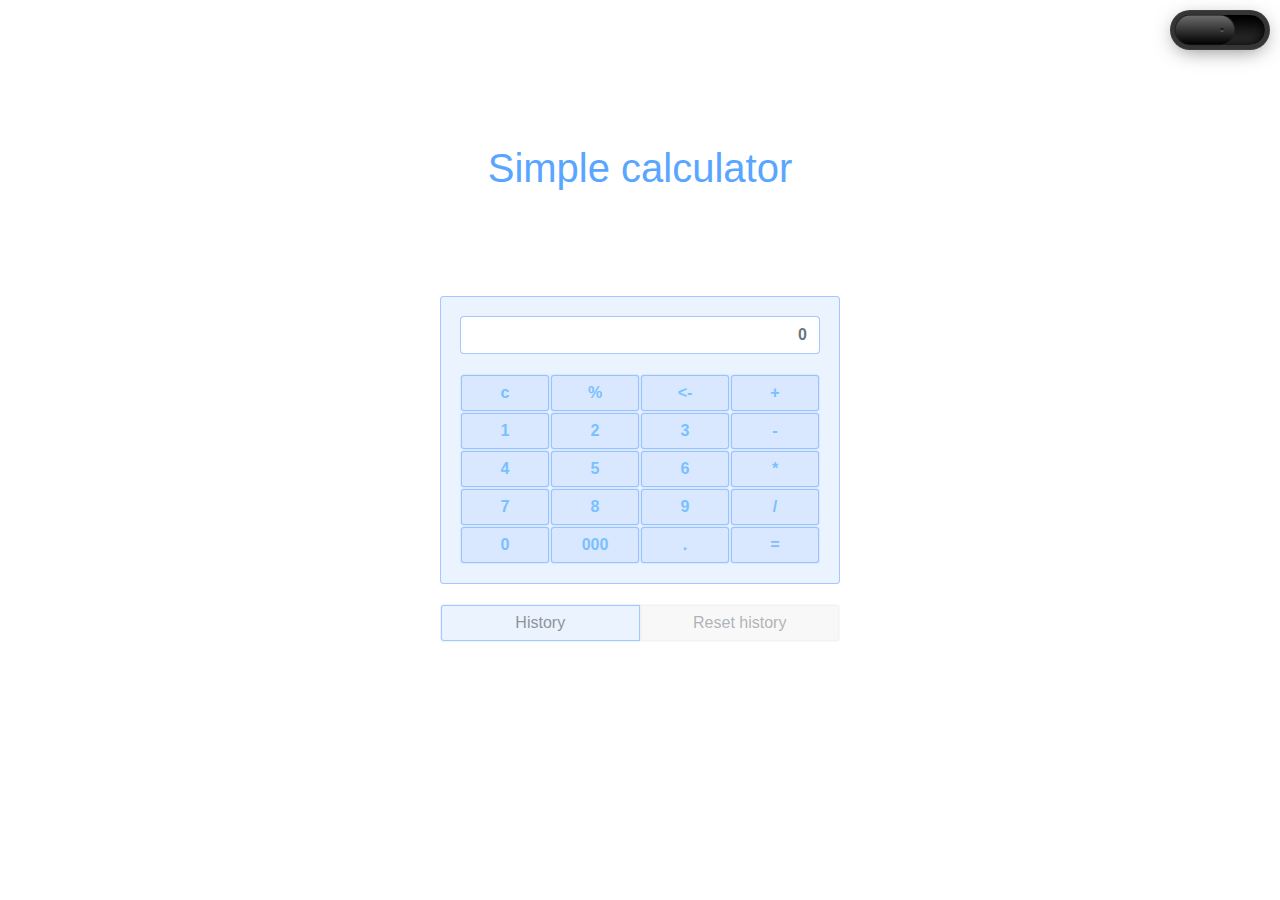
==== index.html @ 52346b89 "rename theme tumbler" ====
<!DOCTYPE html>
<html lang="en">

<head>
    <meta charset="UTF-8">
    <meta http-equiv="X-UA-Compatible" content="IE=edge">
    <meta name="viewport" content="width=device-width, initial-scale=1.0">
    <title>Simple calculator</title>
    <link rel="stylesheet" href="https://stackpath.bootstrapcdn.com/bootstrap/4.5.2/css/bootstrap.min.css">
    <link rel="stylesheet" href="style.css">
</head>

<body class="light">
    <div class="tumbler">
        <input id="themeTumbler" type="checkbox">
    </div>
    <section class="py-5 text-center container">
        <div class="row py-lg-5">
            <div class="col-lg-6 col-md-8 mx-auto">
                <h1 class="fw-light">Simple calculator</h1>
            </div>
        </div>
    </section>
    <section class="container">
        <div id="calculator" class="row">
            <input type="text" id="result" class="form-control result col-12" readonly placeholder="0" value="">
            <button class="btn btn-default col-3" data-value="c">c</button>
            <button class="btn btn-default col-3" data-value="%">%</button>
            <button class="btn btn-default col-3" data-value="<-"><-</button>
            <button class="btn btn-default col-3" data-value="+">+</button>
            <button class="btn btn-default col-3" data-value="1">1</button>
            <button class="btn btn-default col-3" data-value="2">2</button>
            <button class="btn btn-default col-3" data-value="3">3</button>
            <button class="btn btn-default col-3" data-value="-">-</button>
            <button class="btn btn-default col-3" data-value="4">4</button>
            <button class="btn btn-default col-3" data-value="5">5</button>
            <button class="btn btn-default col-3" data-value="6">6</button>
            <button class="btn btn-default col-3" data-value="*">*</button>
            <button class="btn btn-default col-3" data-value="7">7</button>
            <button class="btn btn-default col-3" data-value="8">8</button>
            <button class="btn btn-default col-3" data-value="9">9</button>
            <button class="btn btn-default col-3" data-value="/">/</button>
            <button class="btn btn-default col-3" data-value="0">0</button>
            <button class="btn btn-default col-3" data-value="000">000</button>
            <button class="btn btn-default col-3" data-value=".">.</button>
            <button class="btn btn-default col-3" data-value="=">=</button>
        </div>
    </section>
    <section class="container consoles">
        <div class="btn-group" role="group">
            <button type="button" class="btn history-btn" id="history-btn">History</button>
            <button type="button" class="btn reset-btn blocked-btn" id="reset-btn">Reset history</button>
        </div>
        <div id="historyWrap"  class="history-wrap hidden">
            <code class="history-default-label">History is empty.</code>
            <pre><code id="history"></code></pre>
        </div>
    </section>

    <script src="script.js"></script>
</body>

</html>
---- style.css ----
* {
    padding: 0;
    margin: 0;
    box-sizing: border-box;
}

body {
    transition: .3s all;
}

body.dark {
    background-color: #0d1117;
}

body.light {
    background-color: #fff;
}

h1 {
    color: #58a6ff;
}

#calculator {
    max-width: 400px;
    margin: 0 auto;
    background-color: rgba(56, 139, 253, .1);
    box-shadow: inset 0 0 0 1px rgba(56, 139, 253, .4);
    padding: 20px;
    border-radius: 4px;
}

.result {
    margin-bottom: 20px;
    text-align: right;
    font-weight: bold;
}

.btn-default {
    background-color: rgba(56, 139, 253, .1);
    box-shadow: inset 0 0 0 1px rgba(56, 139, 253, .4);
    border-radius: 4px;
    font-weight: bold;
    color: #79c0ff;
}

.btn-default:hover {
    box-shadow: inset 0 0 0 2px rgba(56, 139, 253, .4);
    color: #79c0ff;
}

.btn-default:focus {
    box-shadow:
        inset 0 0 0 2px rgba(56, 139, 253, .4),
        inset 0 0 4px 2px rgba(56, 139, 253, .4) !important;
}

.btn-default:active {
    transform: scale(.95);
    box-shadow:
        inset 0 0 0 2px rgba(56, 139, 253, .4),
        inset 0 0 4px 2px rgba(56, 139, 253, .4) !important;
}

.history-wrap {
    background-color: #0d1117;
    border: 2px solid #30363d;
    max-width: 400px;
    margin: 0 auto 50px;
    max-height: 300px;
    overflow-y: auto;
    padding: 20px;
    border-radius: 4px;
    transition: .3s all;
}

.hidden {
    opacity: 0;
    visibility: hidden;
}

.btn-group {
    max-width: 400px;
    margin: 20px auto;
    display: flex;
}

.history-wrap code {
    color: #e83e8c;
    font-size: 12px;
}

pre {
    margin-bottom: 0;
}

button {
    transition: .3s all !important;
}

.light .form-control[readonly] {
    background-color: #fff;
}

.light .history-wrap {
    background-color: #fff;
    border: 2px solid #f1f1f1;
}

.form-control[readonly] {
    background-color: rgba(1, 4, 9, .3);
    color: #c9d1d9;
    border: 1px solid rgba(56, 139, 253, .4);
    transition: .3s all;
}

.form-control:focus {
    box-shadow: none;
}

.btn:focus {
    box-shadow: none;
}

.history-btn,
.reset-btn {
    color: #8e949a;
    background-color: rgba(56, 139, 253, .1);
    box-shadow: inset 0 0 0 1px rgba(56, 139, 253, .4);
    width: 50%;
}

.history-btn:hover,
.reset-btn:hover,
.history-btn:active,
.reset-btn:active,
.history-btn:focus,
.reset-btn:focus {
    color: #fff;
    background-color: rgba(56, 139, 253, .8);
    box-shadow: inset 0 0 0 1px rgba(56, 139, 253, .4);
}

.tumbler {
    position: absolute;
    top: 15px;
    right: 15px;
}

.tumbler input[type="checkbox"] {
    position: relative;
    width: 90px;
    height: 30px;
    -webkit-appearance: none;
    background: linear-gradient(0deg, #333, #000);
    outline: none;
    border-radius: 20px;
    box-shadow:
            0 0 0 4px #353535,
            0 0 0 5px #3e3e3e,
            inset 0 0 10px rgba(0,0,0,1),
            0 5px 20px rgba(0,0,0,.5),
            inset 0 0 15px rgba(0,0,0,.2);
    cursor: pointer;
}
.tumbler input[type="checkbox"]::before {
    content: '';
    position: absolute;
    top: 0;
    left: 0;
    width: 60px;
    height: 30px;
    background: linear-gradient(0deg, #000, #6b6b6b);
    border-radius: 20px;
    box-shadow: 0 0 0 1px #232323;
    transform: scale(.98, .96);
    transition: .5s all;
}
.tumbler input:checked[type="checkbox"]::before {
    left: 30px;
}
.tumbler input[type="checkbox"]::after {
    content: '';
    position: absolute;
    top: calc(50% - 2px);
    left: 45px;
    width: 4px;
    height: 4px;
    background: linear-gradient(0deg, #6b6b6b, #000);
    border-radius: 50%;
    transition: .5s all;
}
.tumbler input:checked[type="checkbox"]::after {
    background: #63cdff;
    box-shadow: 0 0 5px #13b3ff, 0 0 15px #13b3ff;
    left: 75px;
}
.tumbler input:checked[type="checkbox"] {
    background: linear-gradient(0deg, #6bd1ff, #20b7ff);
    box-shadow:
            0 0 2px #6bd1ff,
            0 0 0 4px #353535,
            0 0 0 5px #3e3e3e,
            inset 0 0 10px rgba(0,0,0,1),
            0 5px 20px rgba(0,0,0,.5),
            inset 0 0 15px rgba(0,0,0,.2);
    transition: .5s all;
}

.py-5 {
    padding-top: 6rem !important;
}

.blocked-btn,
.blocked-btn:hover,
.blocked-btn:focus,
.blocked-btn:active {
    color: rgba(142, 148, 154, .7);
    background-color: rgba(241,241,241, .5);
    box-shadow: inset 0 0 0 1px rgba(241,241,241, .7);
    cursor: default;
    pointer-events: none;
}

.dark .blocked-btn,
.dark .blocked-btn:hover,
.dark .blocked-btn:focus,
.dark .blocked-btn:active {
    color: rgba(142, 148, 154, .7);
    background-color: transparent;
    box-shadow: inset 0 0 0 1px rgba(142, 148, 154, .3);
}


@media (max-width: 575px) {
    h1 {
        font-size: 1.5rem;
    }
}
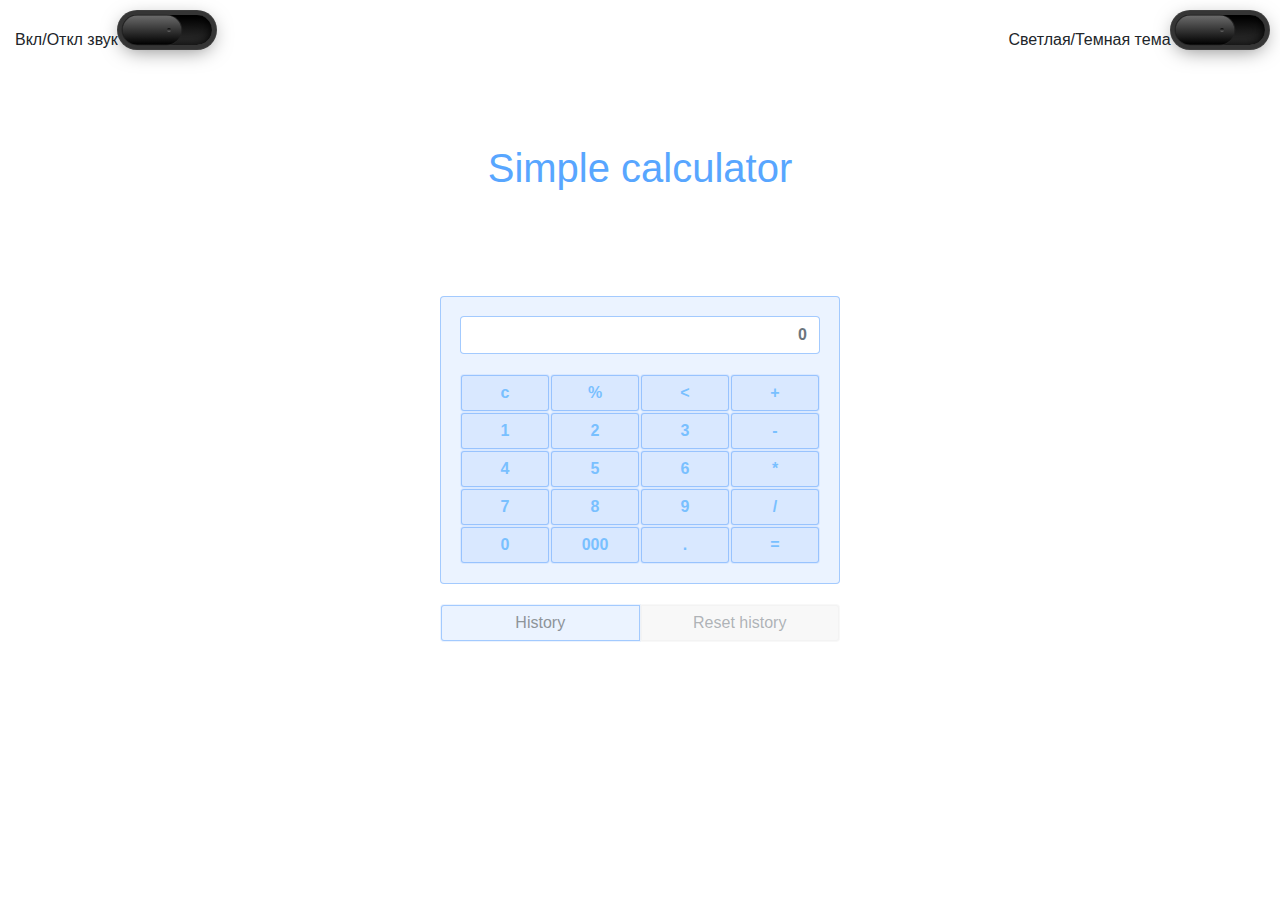
==== commit 7f69ee79: "add sound mode, start keybord mode" ====
--- a/index.html
+++ b/index.html
@@ -11,8 +11,13 @@
 </head>
 
 <body class="light">
-    <div class="tumbler">
+    <div class="tumbler tumbler-theme">
+        Светлая/Темная тема
         <input id="themeTumbler" type="checkbox">
+    </div>
+    <div class="tumbler tumbler-sound">
+        Вкл/Откл звук
+        <input id="soundTumbler" type="checkbox" data-sound-mode="sound">
     </div>
     <section class="py-5 text-center container">
         <div class="row py-lg-5">
@@ -26,7 +31,7 @@
             <input type="text" id="result" class="form-control result col-12" readonly placeholder="0" value="">
             <button class="btn btn-default col-3" data-value="c">c</button>
             <button class="btn btn-default col-3" data-value="%">%</button>
-            <button class="btn btn-default col-3" data-value="<-"><-</button>
+            <button class="btn btn-default col-3" data-value="<"><</button>
             <button class="btn btn-default col-3" data-value="+">+</button>
             <button class="btn btn-default col-3" data-value="1">1</button>
             <button class="btn btn-default col-3" data-value="2">2</button>
@@ -52,12 +57,12 @@
             <button type="button" class="btn reset-btn blocked-btn" id="reset-btn">Reset history</button>
         </div>
         <div id="historyWrap"  class="history-wrap hidden">
-            <code class="history-default-label">History is empty.</code>
+            <!-- <code class="history-default-label">History is empty.</code> -->
             <pre><code id="history"></code></pre>
         </div>
     </section>
 
-    <script src="script.js"></script>
+    <script type="module" src="script.js"></script>
 </body>
 
 </html>
--- a/style.css
+++ b/style.css
@@ -140,10 +140,16 @@
     box-shadow: inset 0 0 0 1px rgba(56, 139, 253, .4);
 }
 
-.tumbler {
+.tumbler-theme {
     position: absolute;
     top: 15px;
     right: 15px;
+}
+
+.tumbler-sound {
+    position: absolute;
+    top: 15px;
+    left: 15px;
 }
 
 .tumbler input[type="checkbox"] {
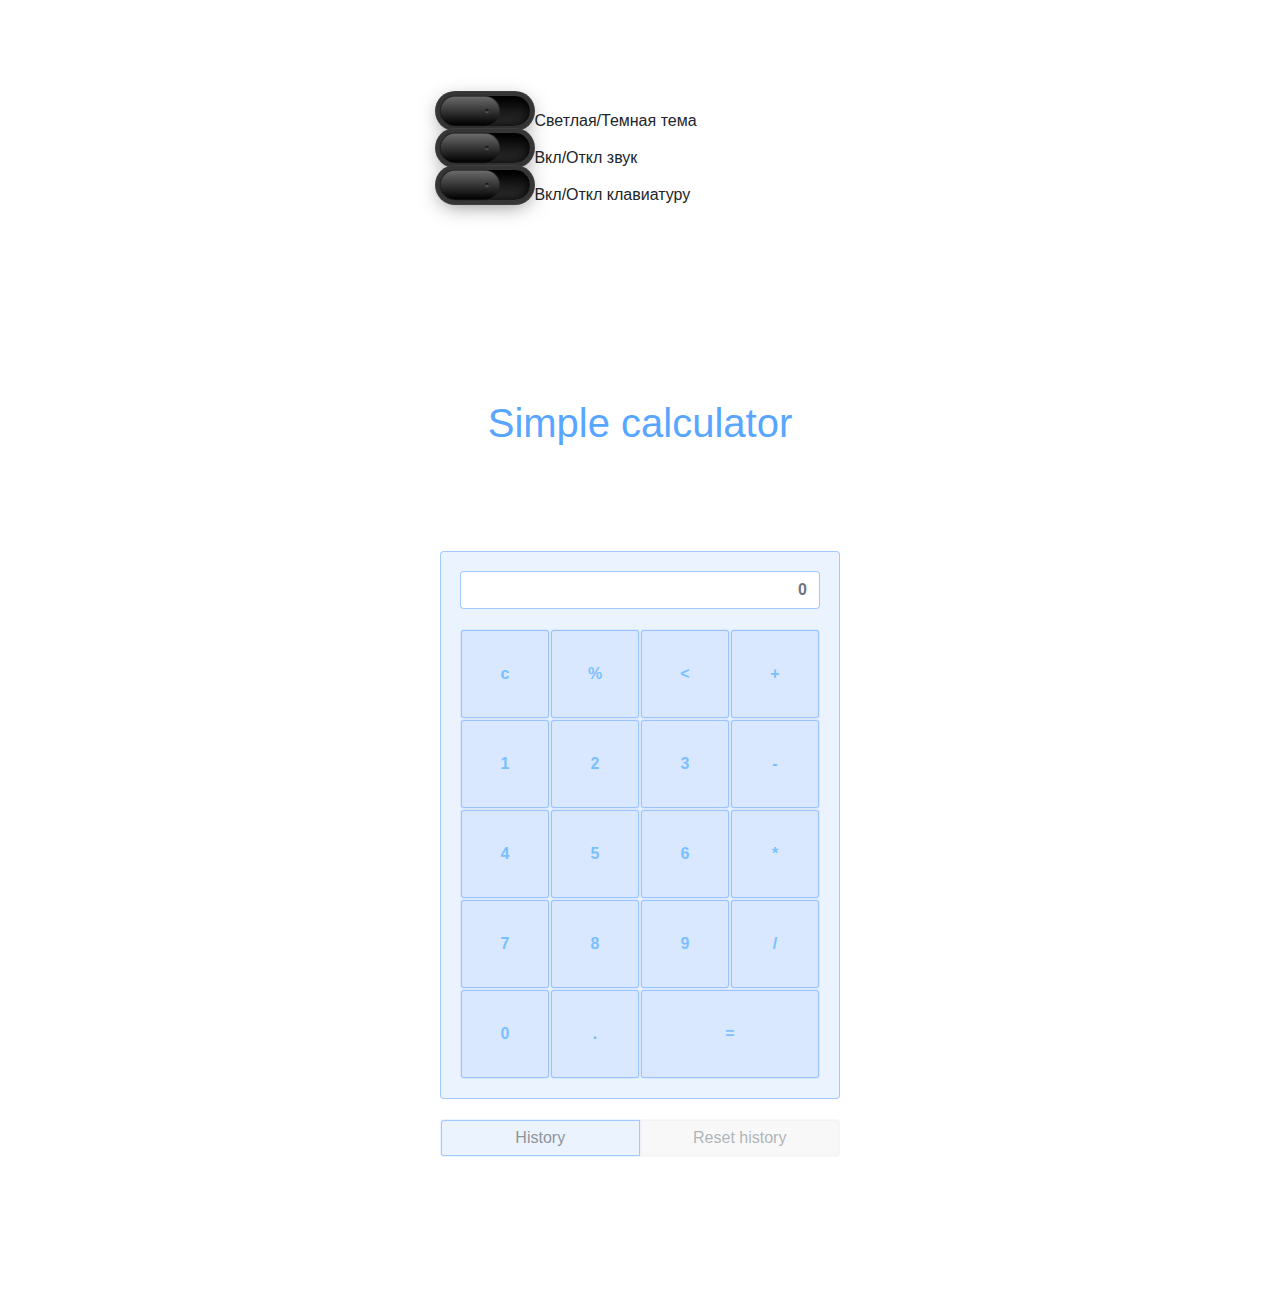
==== commit 99fe4c08: "add keyboard mode and buttons description" ====
--- a/index.html
+++ b/index.html
@@ -11,14 +11,23 @@
 </head>
 
 <body class="light">
-    <div class="tumbler tumbler-theme">
-        Светлая/Темная тема
-        <input id="themeTumbler" type="checkbox">
-    </div>
-    <div class="tumbler tumbler-sound">
-        Вкл/Откл звук
-        <input id="soundTumbler" type="checkbox" data-sound-mode="sound">
-    </div>
+    <section class="py-5 container">
+        <div class="tumblers">
+            <div class="tumbler tumbler-theme">
+                <input id="themeTumbler" type="checkbox">
+                Светлая/Темная тема
+            </div>
+            <div class="tumbler tumbler-sound">
+                <input id="soundTumbler" type="checkbox" data-sound-mode="mute">
+                Вкл/Откл звук
+            </div>
+            <div class="tumbler tumbler-keyboard">
+                <input id="keyboardTumbler" type="checkbox" data-keyboard="off">
+                Вкл/Откл клавиатуру
+            </div>
+        </div>
+    </section>
+    
     <section class="py-5 text-center container">
         <div class="row py-lg-5">
             <div class="col-lg-6 col-md-8 mx-auto">
@@ -27,28 +36,27 @@
         </div>
     </section>
     <section class="container">
-        <div id="calculator" class="row">
+        <div id="calculator" class="row calculator disable-keyboard">
             <input type="text" id="result" class="form-control result col-12" readonly placeholder="0" value="">
-            <button class="btn btn-default col-3" data-value="c">c</button>
-            <button class="btn btn-default col-3" data-value="%">%</button>
-            <button class="btn btn-default col-3" data-value="<"><</button>
-            <button class="btn btn-default col-3" data-value="+">+</button>
-            <button class="btn btn-default col-3" data-value="1">1</button>
-            <button class="btn btn-default col-3" data-value="2">2</button>
-            <button class="btn btn-default col-3" data-value="3">3</button>
-            <button class="btn btn-default col-3" data-value="-">-</button>
-            <button class="btn btn-default col-3" data-value="4">4</button>
-            <button class="btn btn-default col-3" data-value="5">5</button>
-            <button class="btn btn-default col-3" data-value="6">6</button>
-            <button class="btn btn-default col-3" data-value="*">*</button>
-            <button class="btn btn-default col-3" data-value="7">7</button>
-            <button class="btn btn-default col-3" data-value="8">8</button>
-            <button class="btn btn-default col-3" data-value="9">9</button>
-            <button class="btn btn-default col-3" data-value="/">/</button>
-            <button class="btn btn-default col-3" data-value="0">0</button>
-            <button class="btn btn-default col-3" data-value="000">000</button>
-            <button class="btn btn-default col-3" data-value=".">.</button>
-            <button class="btn btn-default col-3" data-value="=">=</button>
+            <button class="btn btn-default col-3" data-value="c">c<span class="description">c</span></button>
+            <button class="btn btn-default col-3" data-value="%">%<span class="description">shift 5</span></button>
+            <button class="btn btn-default col-3" data-value="<"><<span class="description">backspace</span></button>
+            <button class="btn btn-default col-3" data-value="+">+<span class="description">shift +</span></button>
+            <button class="btn btn-default col-3" data-value="1">1<span class="description">1</span></button>
+            <button class="btn btn-default col-3" data-value="2">2<span class="description">2</span></button>
+            <button class="btn btn-default col-3" data-value="3">3<span class="description">3</span></button>
+            <button class="btn btn-default col-3" data-value="-">-<span class="description">-</span></button>
+            <button class="btn btn-default col-3" data-value="4">4<span class="description">4</span></button>
+            <button class="btn btn-default col-3" data-value="5">5<span class="description">5</span></button>
+            <button class="btn btn-default col-3" data-value="6">6<span class="description">6</span></button>
+            <button class="btn btn-default col-3" data-value="*">*<span class="description">shift *</span></button>
+            <button class="btn btn-default col-3" data-value="7">7<span class="description">7</span></button>
+            <button class="btn btn-default col-3" data-value="8">8<span class="description">8</span></button>
+            <button class="btn btn-default col-3" data-value="9">9<span class="description">9</span></button>
+            <button class="btn btn-default col-3" data-value="/">/<span class="description">/</span></button>
+            <button class="btn btn-default col-3" data-value="0">0<span class="description">0</span></button>
+            <button class="btn btn-default col-3" data-value=".">.<span class="description">.</span></button>
+            <button class="btn btn-default col-6" data-value="=">=<span class="description">Enter</span></button>
         </div>
     </section>
     <section class="container consoles">
@@ -57,7 +65,6 @@
             <button type="button" class="btn reset-btn blocked-btn" id="reset-btn">Reset history</button>
         </div>
         <div id="historyWrap"  class="history-wrap hidden">
-            <!-- <code class="history-default-label">History is empty.</code> -->
             <pre><code id="history"></code></pre>
         </div>
     </section>
--- a/style.css
+++ b/style.css
@@ -41,6 +41,11 @@
     border-radius: 4px;
     font-weight: bold;
     color: #79c0ff;
+    height: 90px;
+    display: flex;
+    align-items: center;
+    justify-content: center;
+    position: relative;
 }
 
 .btn-default:hover {
@@ -59,6 +64,20 @@
     box-shadow:
         inset 0 0 0 2px rgba(56, 139, 253, .4),
         inset 0 0 4px 2px rgba(56, 139, 253, .4) !important;
+}
+
+.description {
+    color: #e83e8c;
+    font-size: 12px;
+    font-style: italic;
+    position: absolute;
+    bottom: 6px;
+    left: 0;
+    display: block;
+    width: 100%;
+    text-align: center;
+    font-weight: 400;
+    transition: .3s all;
 }
 
 .history-wrap {
@@ -73,7 +92,8 @@
     transition: .3s all;
 }
 
-.hidden {
+.hidden,
+.disable-keyboard .description {
     opacity: 0;
     visibility: hidden;
 }
@@ -140,17 +160,22 @@
     box-shadow: inset 0 0 0 1px rgba(56, 139, 253, .4);
 }
 
-.tumbler-theme {
+.tumblers {
+    max-width: 400px;
+    margin: 0 auto;
+}
+
+/* .tumbler-theme {
     position: absolute;
     top: 15px;
     right: 15px;
-}
-
-.tumbler-sound {
+} */
+
+/* .tumbler-sound {
     position: absolute;
     top: 15px;
     left: 15px;
-}
+} */
 
 .tumbler input[type="checkbox"] {
     position: relative;
@@ -236,10 +261,13 @@
     box-shadow: inset 0 0 0 1px rgba(142, 148, 154, .3);
 }
 
-
 @media (max-width: 575px) {
     h1 {
         font-size: 1.5rem;
     }
-}
-
+    .btn-default {
+        height: 20vw;
+        max-height: 90px;
+    }
+}
+
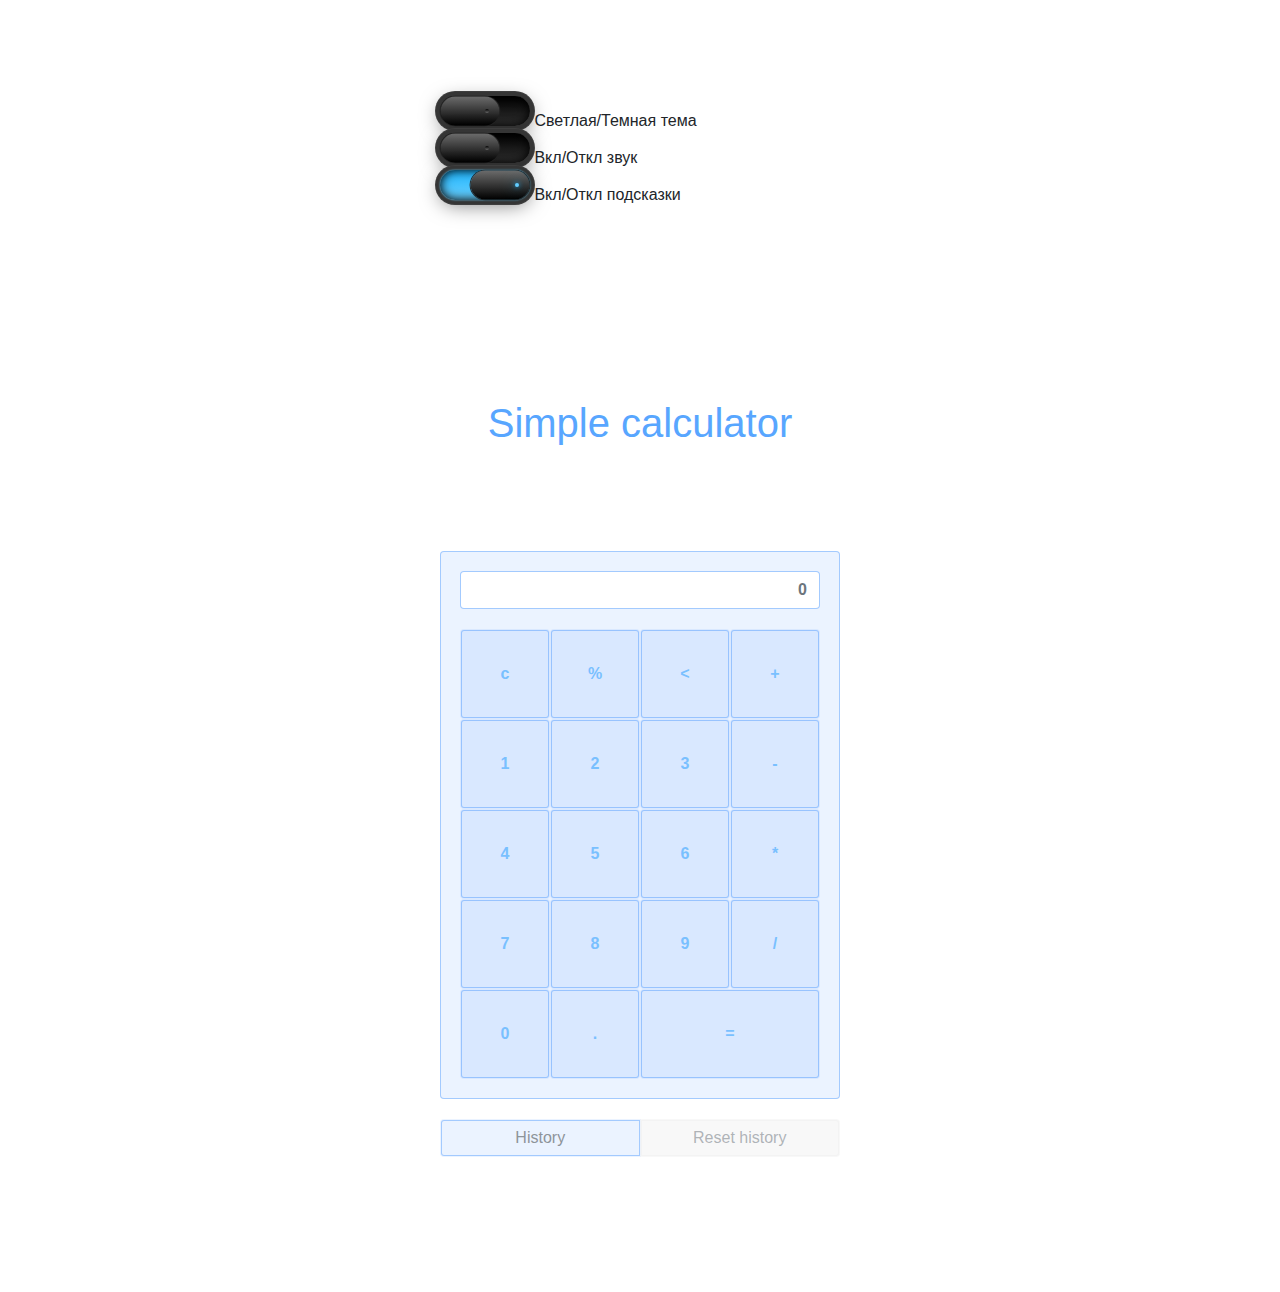
==== commit c66c8bbe: "cookies WIP" ====
--- a/index.html
+++ b/index.html
@@ -6,8 +6,8 @@
     <meta http-equiv="X-UA-Compatible" content="IE=edge">
     <meta name="viewport" content="width=device-width, initial-scale=1.0">
     <title>Simple calculator</title>
-    <link rel="stylesheet" href="https://stackpath.bootstrapcdn.com/bootstrap/4.5.2/css/bootstrap.min.css">
-    <link rel="stylesheet" href="style.css">
+    <link rel="stylesheet" href="./lib/css/bootstrap.min.css">
+    <link rel="stylesheet" href="./style.css">
 </head>
 
 <body class="light">
@@ -21,13 +21,13 @@
                 <input id="soundTumbler" type="checkbox" data-sound-mode="mute">
                 Вкл/Откл звук
             </div>
-            <div class="tumbler tumbler-keyboard">
-                <input id="keyboardTumbler" type="checkbox" data-keyboard="off">
-                Вкл/Откл клавиатуру
+            <div class="tumbler tumbler-descriptions">
+                <input id="descriptionsTumbler" type="checkbox" data-keyboard="off">
+                Вкл/Откл подсказки
             </div>
         </div>
     </section>
-    
+
     <section class="py-5 text-center container">
         <div class="row py-lg-5">
             <div class="col-lg-6 col-md-8 mx-auto">
@@ -36,11 +36,13 @@
         </div>
     </section>
     <section class="container">
-        <div id="calculator" class="row calculator disable-keyboard">
+        <div id="calculator" class="row calculator hedden-keyboard-description">
             <input type="text" id="result" class="form-control result col-12" readonly placeholder="0" value="">
             <button class="btn btn-default col-3" data-value="c">c<span class="description">c</span></button>
             <button class="btn btn-default col-3" data-value="%">%<span class="description">shift 5</span></button>
-            <button class="btn btn-default col-3" data-value="<"><<span class="description">backspace</span></button>
+            <button class="btn btn-default col-3" data-value="<">
+                <<span class="description">backspace</span>
+            </button>
             <button class="btn btn-default col-3" data-value="+">+<span class="description">shift +</span></button>
             <button class="btn btn-default col-3" data-value="1">1<span class="description">1</span></button>
             <button class="btn btn-default col-3" data-value="2">2<span class="description">2</span></button>
@@ -64,7 +66,7 @@
             <button type="button" class="btn history-btn" id="history-btn">History</button>
             <button type="button" class="btn reset-btn blocked-btn" id="reset-btn">Reset history</button>
         </div>
-        <div id="historyWrap"  class="history-wrap hidden">
+        <div id="historyWrap" class="history-wrap hidden">
             <pre><code id="history"></code></pre>
         </div>
     </section>
@@ -72,4 +74,4 @@
     <script type="module" src="script.js"></script>
 </body>
 
-</html>
+</html>--- a/style.css
+++ b/style.css
@@ -78,6 +78,13 @@
     text-align: center;
     font-weight: 400;
     transition: .3s all;
+    transform: translateY(0);
+}
+
+.hedden-keyboard-description .description {
+    opacity: 0;
+    visibility: hidden;
+    transform: translateY(25px);
 }
 
 .history-wrap {
@@ -92,8 +99,7 @@
     transition: .3s all;
 }
 
-.hidden,
-.disable-keyboard .description {
+.hidden {
     opacity: 0;
     visibility: hidden;
 }
@@ -165,18 +171,6 @@
     margin: 0 auto;
 }
 
-/* .tumbler-theme {
-    position: absolute;
-    top: 15px;
-    right: 15px;
-} */
-
-/* .tumbler-sound {
-    position: absolute;
-    top: 15px;
-    left: 15px;
-} */
-
 .tumbler input[type="checkbox"] {
     position: relative;
     width: 90px;
@@ -193,6 +187,7 @@
             inset 0 0 15px rgba(0,0,0,.2);
     cursor: pointer;
 }
+
 .tumbler input[type="checkbox"]::before {
     content: '';
     position: absolute;
@@ -206,9 +201,11 @@
     transform: scale(.98, .96);
     transition: .5s all;
 }
-.tumbler input:checked[type="checkbox"]::before {
+
+.tumbler .checked[type="checkbox"]::before {
     left: 30px;
 }
+
 .tumbler input[type="checkbox"]::after {
     content: '';
     position: absolute;
@@ -220,12 +217,14 @@
     border-radius: 50%;
     transition: .5s all;
 }
-.tumbler input:checked[type="checkbox"]::after {
+
+.tumbler .checked[type="checkbox"]::after {
     background: #63cdff;
     box-shadow: 0 0 5px #13b3ff, 0 0 15px #13b3ff;
     left: 75px;
 }
-.tumbler input:checked[type="checkbox"] {
+
+.tumbler .checked[type="checkbox"] {
     background: linear-gradient(0deg, #6bd1ff, #20b7ff);
     box-shadow:
             0 0 2px #6bd1ff,
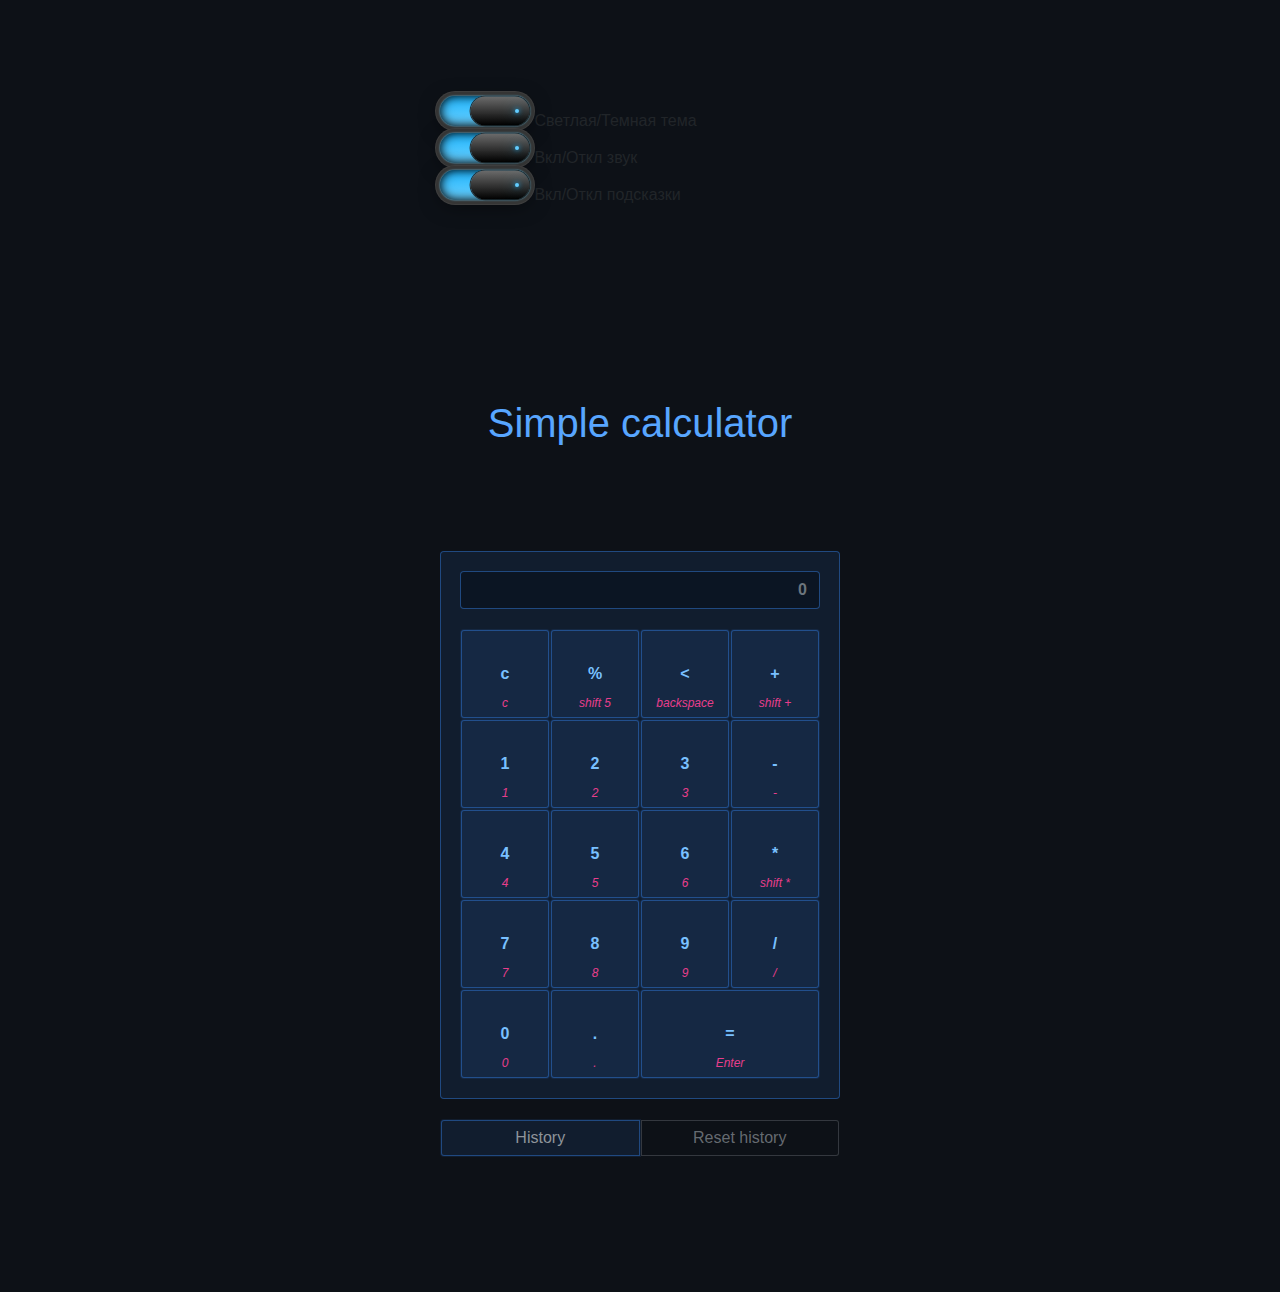
==== commit 070db6b0: "add local storage" ====
--- a/index.html
+++ b/index.html
@@ -14,7 +14,7 @@
     <section class="py-5 container">
         <div class="tumblers">
             <div class="tumbler tumbler-theme">
-                <input id="themeTumbler" type="checkbox">
+                <input id="themeTumbler" type="checkbox" data-theme="light">
                 Светлая/Темная тема
             </div>
             <div class="tumbler tumbler-sound">
@@ -36,7 +36,7 @@
         </div>
     </section>
     <section class="container">
-        <div id="calculator" class="row calculator hedden-keyboard-description">
+        <div id="calculator" class="row calculator hidden-keyboard-description">
             <input type="text" id="result" class="form-control result col-12" readonly placeholder="0" value="">
             <button class="btn btn-default col-3" data-value="c">c<span class="description">c</span></button>
             <button class="btn btn-default col-3" data-value="%">%<span class="description">shift 5</span></button>
--- a/style.css
+++ b/style.css
@@ -81,7 +81,7 @@
     transform: translateY(0);
 }
 
-.hedden-keyboard-description .description {
+.hidden-keyboard-description .description {
     opacity: 0;
     visibility: hidden;
     transform: translateY(25px);
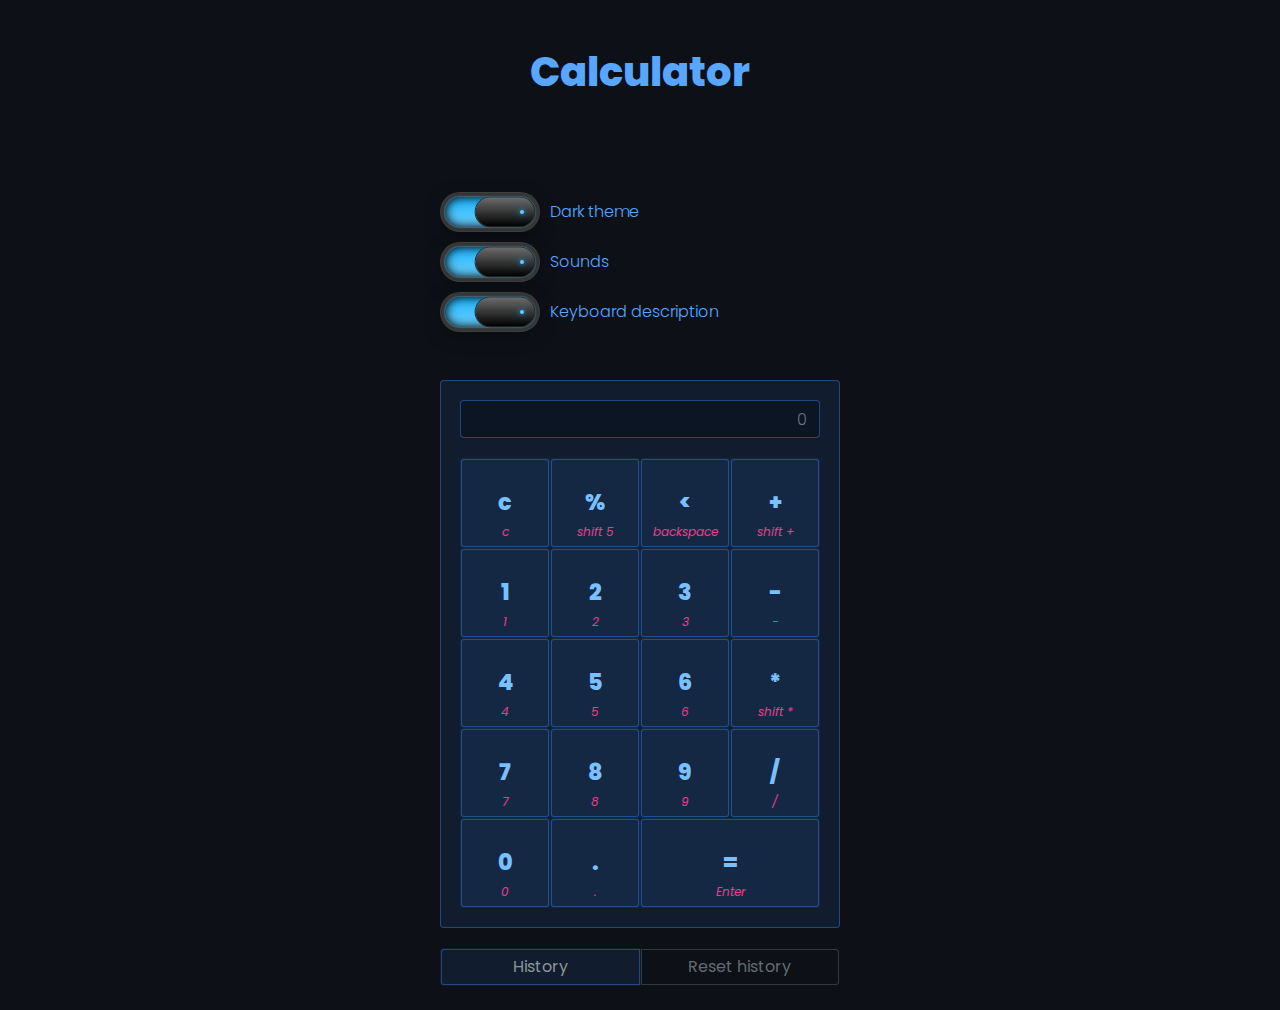
==== commit 263fbc44: "add font and fasade" ====
--- a/index.html
+++ b/index.html
@@ -6,35 +6,40 @@
     <meta http-equiv="X-UA-Compatible" content="IE=edge">
     <meta name="viewport" content="width=device-width, initial-scale=1.0">
     <title>Simple calculator</title>
+    <link rel="preconnect" href="https://fonts.gstatic.com">
+    <link href="https://fonts.googleapis.com/css2?family=Poppins:ital,wght@0,300;0,600;0,800;1,300&display=swap"
+        rel="stylesheet">
     <link rel="stylesheet" href="./lib/css/bootstrap.min.css">
     <link rel="stylesheet" href="./style.css">
 </head>
 
 <body class="light">
+    <section class="text-center container">
+        <div class="row">
+            <div class="col-lg-6 col-md-8 mx-auto">
+                <h1 class="title">Calculator</h1>
+            </div>
+        </div>
+    </section>
+
     <section class="py-5 container">
         <div class="tumblers">
             <div class="tumbler tumbler-theme">
                 <input id="themeTumbler" type="checkbox" data-theme="light">
-                Светлая/Темная тема
+                Dark theme
             </div>
             <div class="tumbler tumbler-sound">
                 <input id="soundTumbler" type="checkbox" data-sound-mode="mute">
-                Вкл/Откл звук
+                Sounds
             </div>
             <div class="tumbler tumbler-descriptions">
                 <input id="descriptionsTumbler" type="checkbox" data-keyboard="off">
-                Вкл/Откл подсказки
+                Keyboard description
             </div>
         </div>
     </section>
 
-    <section class="py-5 text-center container">
-        <div class="row py-lg-5">
-            <div class="col-lg-6 col-md-8 mx-auto">
-                <h1 class="fw-light">Simple calculator</h1>
-            </div>
-        </div>
-    </section>
+
     <section class="container">
         <div id="calculator" class="row calculator hidden-keyboard-description">
             <input type="text" id="result" class="form-control result col-12" readonly placeholder="0" value="">
--- a/style.css
+++ b/style.css
@@ -6,6 +6,9 @@
 
 body {
     transition: .3s all;
+    color: #58a6ff;
+    font-family: 'Poppins', sans-serif;
+    font-weight: 300;
 }
 
 body.dark {
@@ -18,6 +21,7 @@
 
 h1 {
     color: #58a6ff;
+    font-weight: 800;
 }
 
 #calculator {
@@ -32,14 +36,15 @@
 .result {
     margin-bottom: 20px;
     text-align: right;
-    font-weight: bold;
+    font-weight: 300;
 }
 
 .btn-default {
     background-color: rgba(56, 139, 253, .1);
     box-shadow: inset 0 0 0 1px rgba(56, 139, 253, .4);
     border-radius: 4px;
-    font-weight: bold;
+    font-weight: 800;
+    font-size: 1.4rem;
     color: #79c0ff;
     height: 90px;
     display: flex;
@@ -91,7 +96,7 @@
     background-color: #0d1117;
     border: 2px solid #30363d;
     max-width: 400px;
-    margin: 0 auto 50px;
+    margin: 0 auto 20px;
     max-height: 300px;
     overflow-y: auto;
     padding: 20px;
@@ -110,9 +115,18 @@
     display: flex;
 }
 
+.history-wrap.hidden,
+.history-wrap.hidden pre,
+.history-wrap.hidden pre code {
+    height: 0;
+    padding: 0;
+    margin: 0;
+}
+
 .history-wrap code {
     color: #e83e8c;
     font-size: 12px;
+    transition: .3s all;
 }
 
 pre {
@@ -169,6 +183,17 @@
 .tumblers {
     max-width: 400px;
     margin: 0 auto;
+    padding: 5px;
+}
+
+.tumbler {
+    display: flex;
+    align-items: center;
+    margin-bottom: 20px;
+}
+
+.tumbler-descriptions {
+    margin-bottom: 0;
 }
 
 .tumbler input[type="checkbox"] {
@@ -186,6 +211,7 @@
             0 5px 20px rgba(0,0,0,.5),
             inset 0 0 15px rgba(0,0,0,.2);
     cursor: pointer;
+    margin-right: 15px;
 }
 
 .tumbler input[type="checkbox"]::before {
@@ -236,10 +262,6 @@
     transition: .5s all;
 }
 
-.py-5 {
-    padding-top: 6rem !important;
-}
-
 .blocked-btn,
 .blocked-btn:hover,
 .blocked-btn:focus,
@@ -260,6 +282,11 @@
     box-shadow: inset 0 0 0 1px rgba(142, 148, 154, .3);
 }
 
+.title {
+    padding: 3rem 0;
+    margin-bottom: 0;
+}
+
 @media (max-width: 575px) {
     h1 {
         font-size: 1.5rem;
@@ -270,3 +297,14 @@
     }
 }
 
+@media (max-width: 1199px) {
+    .tumbler-descriptions,
+    .description {
+        display: none;
+    }
+
+    .tumbler-sound {
+        margin-bottom: 0;
+    }
+}
+
